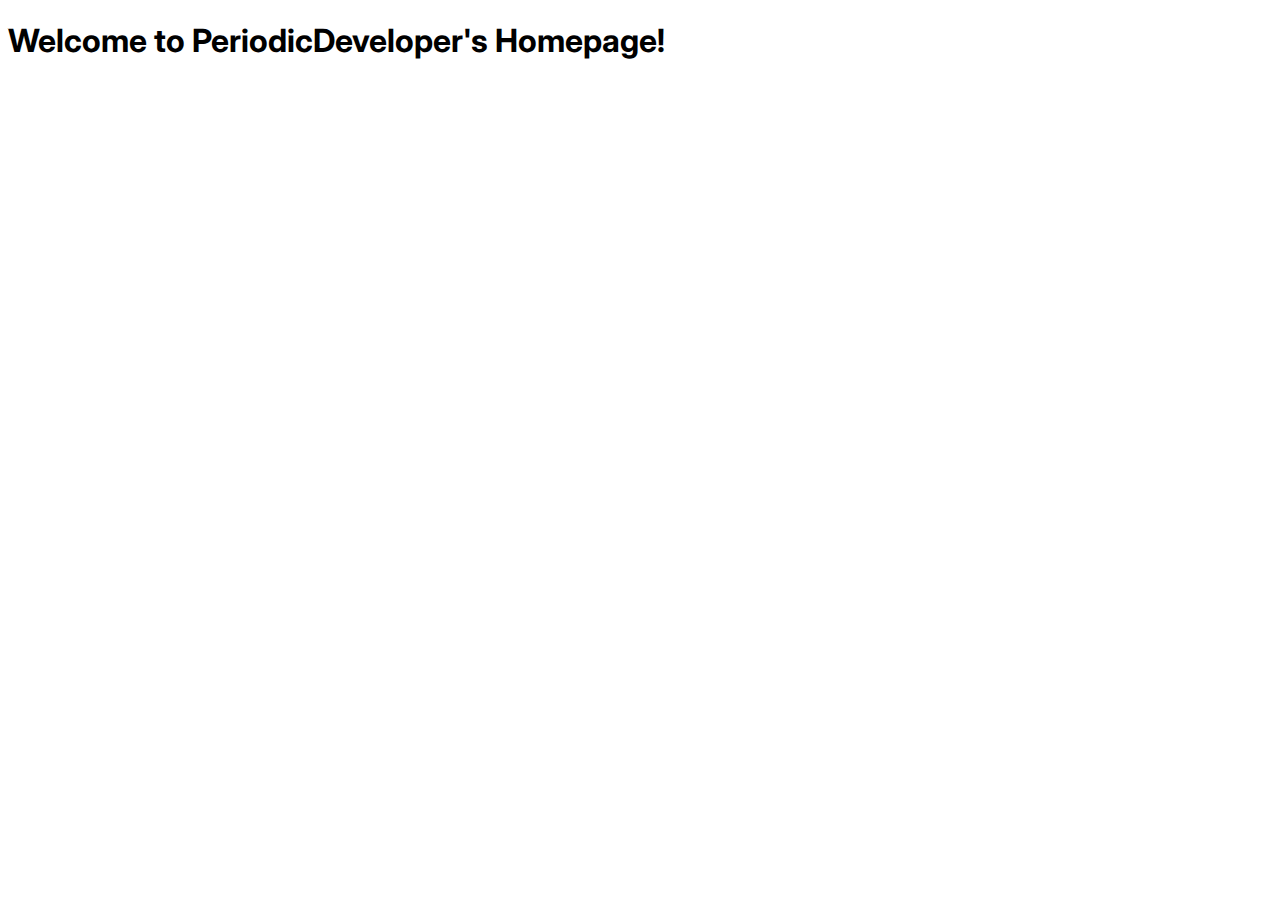
==== index.html @ a8b90e3f "Initial Commit" ====
<!DOCTYPE html>
<html>
<head>
	<title>PeriodicDeveloper's Homepage</title>
	<meta charset="UTF-8" />
	<meta name="viewport" content="width=device-width, initial-scale=1.0" />
	<link rel="stylesheet" href="style.css" />
</head>
<body>
	<header>
		<h1>Welcome to PeriodicDeveloper's Homepage!</h1>
	</header>
	<script src="main.js"></script>
</body>
</html>
---- style.css ----
@import url('https://fonts.googleapis.com/css2?family=Inter:ital,opsz,wght@0,14..32,100..900;1,14..32,100..900&display=swap');

header {
	font-family: "Inter", sans-serif;
	font-optical-sizing: auto;
}
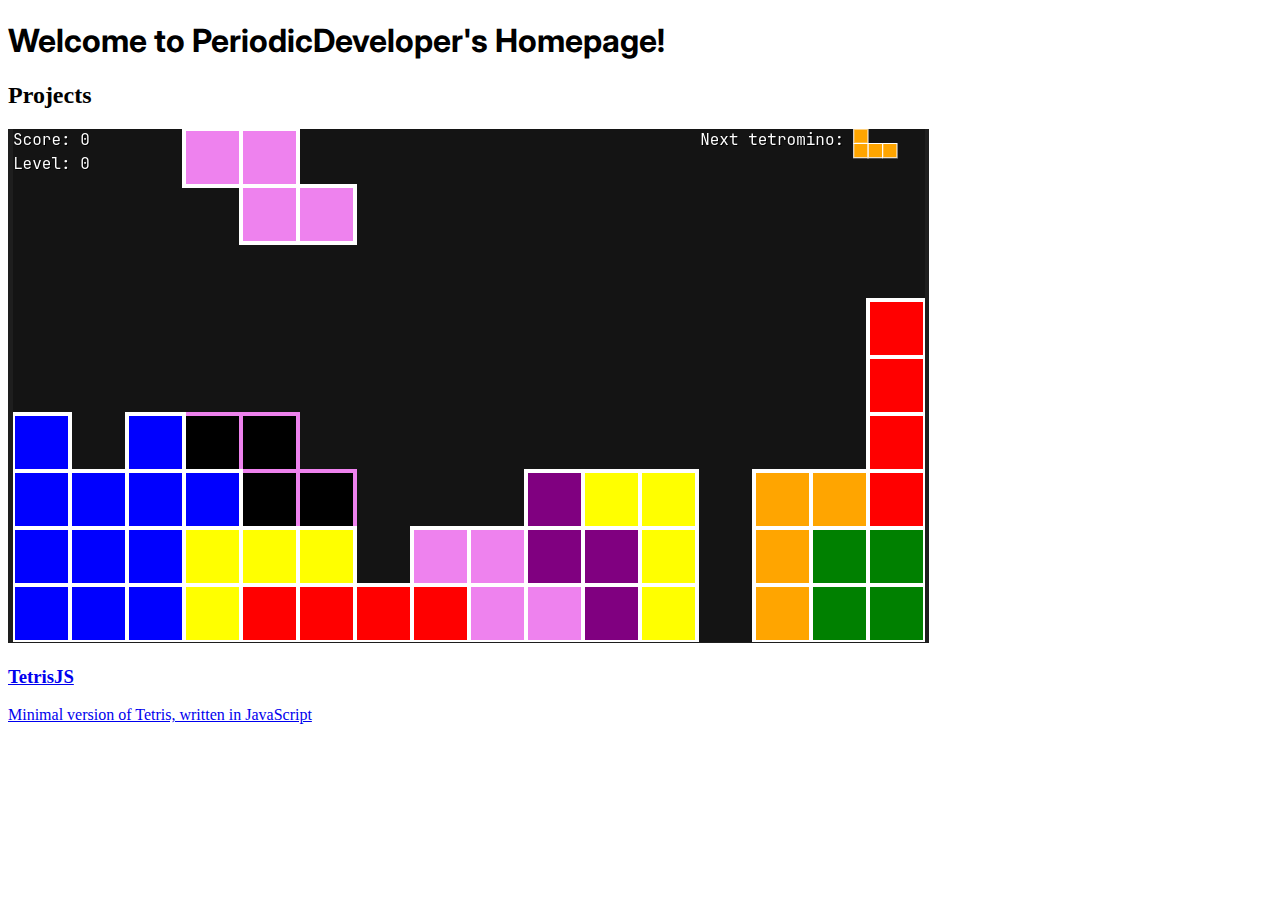
==== commit 1ea7b6b8: "Added project cards" ====
--- a/index.html
+++ b/index.html
@@ -10,6 +10,11 @@
 	<header>
 		<h1>Welcome to PeriodicDeveloper's Homepage!</h1>
 	</header>
+	<main>
+		<h2>Projects</h2>
+		<div id="showcase">
+		</div>
+	</main>
 	<script src="main.js"></script>
 </body>
 </html>
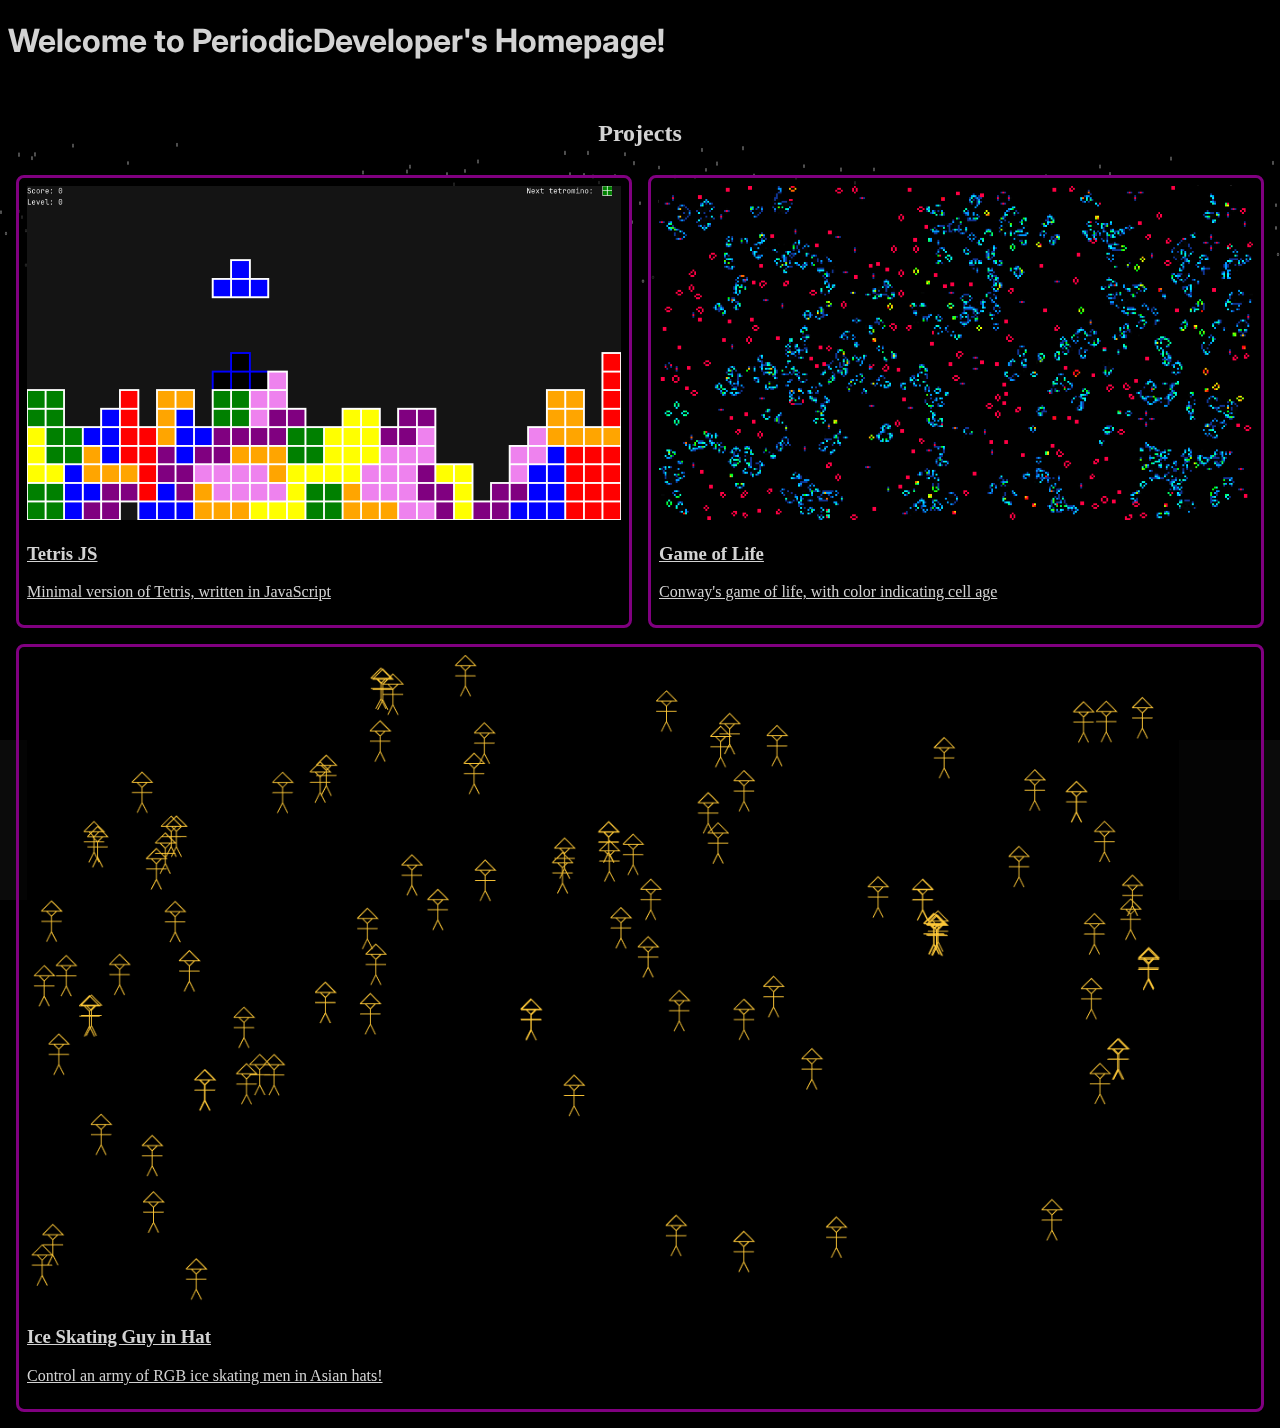
==== commit b88c625d: "Added background animation" ====
--- a/index.html
+++ b/index.html
@@ -10,11 +10,13 @@
 	<header>
 		<h1>Welcome to PeriodicDeveloper's Homepage!</h1>
 	</header>
+	<br/>
 	<main>
-		<h2>Projects</h2>
+		<h2 style="text-align: center">Projects</h2>
 		<div id="showcase">
 		</div>
 	</main>
 	<script src="main.js"></script>
+	<script src="rain.js"></script>
 </body>
 </html>
--- a/style.css
+++ b/style.css
@@ -3,4 +3,41 @@
 header {
 	font-family: "Inter", sans-serif;
 	font-optical-sizing: auto;
+	color: lightgray;
 }
+body {
+	background-color: black;
+}
+#showcase {
+	display: flex;
+	justify-content: space-evenly;
+	flex-flow: row wrap;
+	flex: 33%;
+	margin: 0;
+}
+main {
+	color: lightgray;
+}
+.projectLink {
+	flex: 1;
+	background-color: rgba(0, 0, 0, 0.6);
+	color: inherit;
+	padding: 0.5em;
+	margin: 0.5em;
+	border-radius: 0.5em;
+	border: solid purple;
+	min-width: 400px;
+}
+.thumbnail {
+	object-fit: contain;
+	max-width: 100%;
+}
+#background-animation {
+	position: fixed;
+	bottom: 0;
+	left: 0;
+	overflow: hidden;
+	z-index: -1;
+	opacity: 70%;
+}
+
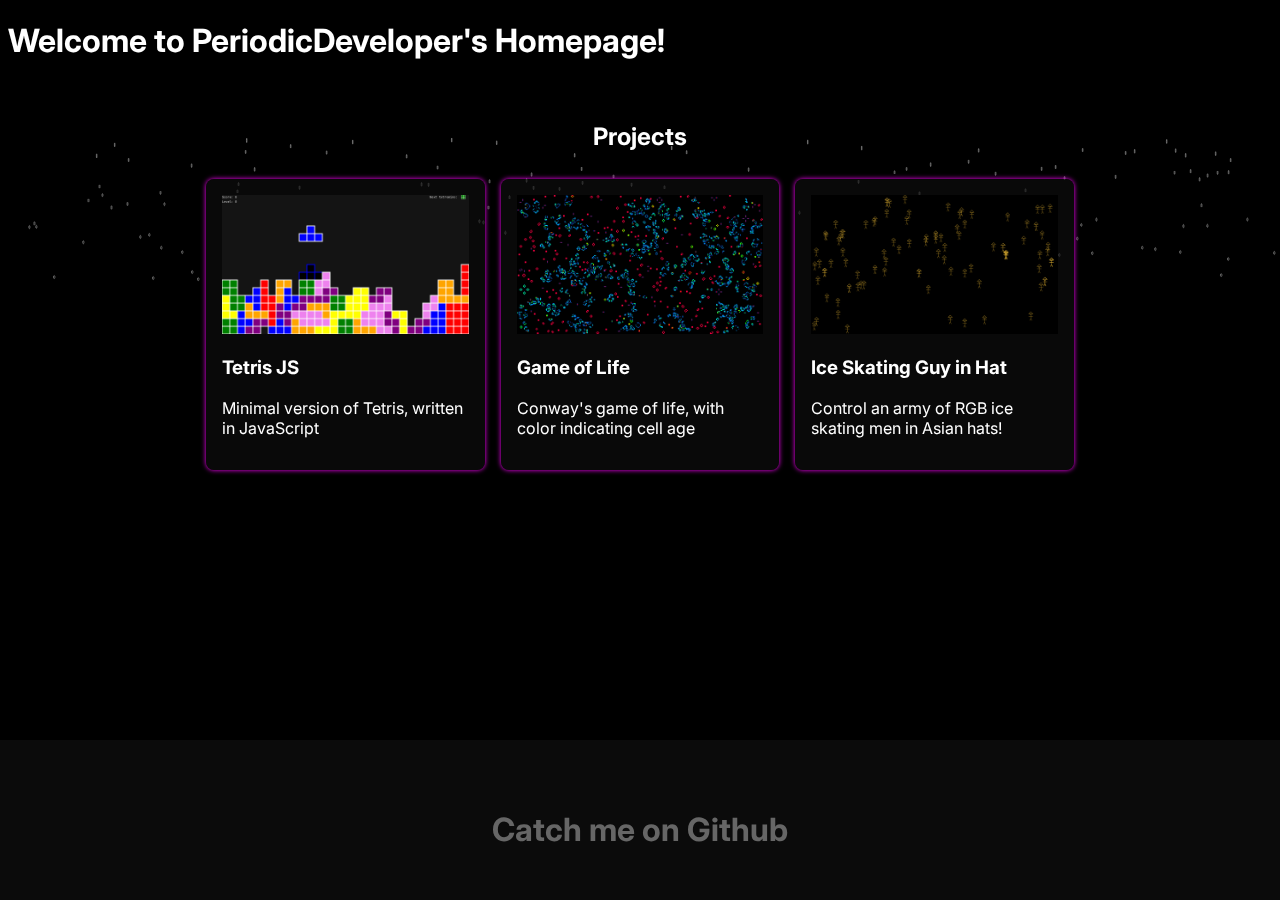
==== commit 78a19a75: "Added footer" ====
--- a/index.html
+++ b/index.html
@@ -18,5 +18,8 @@
 	</main>
 	<script src="main.js"></script>
 	<script src="rain.js"></script>
+	<footer>
+		<a id="footer" href="https://github.com/PeriodicDeveloper"><h1>Catch me on Github</h1></a>
+	</footer>
 </body>
 </html>
--- a/style.css
+++ b/style.css
@@ -1,12 +1,10 @@
 @import url('https://fonts.googleapis.com/css2?family=Inter:ital,opsz,wght@0,14..32,100..900;1,14..32,100..900&display=swap');
 
-header {
+body {
+	background-color: black;
 	font-family: "Inter", sans-serif;
 	font-optical-sizing: auto;
-	color: lightgray;
-}
-body {
-	background-color: black;
+	color: white;
 }
 #showcase {
 	display: flex;
@@ -15,18 +13,31 @@
 	flex: 33%;
 	margin: 0;
 }
-main {
-	color: lightgray;
-}
+
 .projectLink {
 	flex: 1;
-	background-color: rgba(0, 0, 0, 0.6);
+	background-color: rgba(15, 15, 15, 0.6);
 	color: inherit;
-	padding: 0.5em;
+	padding: 1em;
 	margin: 0.5em;
 	border-radius: 0.5em;
-	border: solid purple;
-	min-width: 400px;
+	box-shadow: 0 0 0.3em magenta;
+	min-width: 26%;
+	text-decoration: none;
+}
+@media(orientation: portrait) {
+	#showcase {
+		flex-flow: column wrap;
+	}
+	header {
+		text-align: center;
+	}
+}
+@media(orientation: landscape) {
+	#showcase {
+		width: 70%;
+		margin: 0 auto;
+	}
 }
 .thumbnail {
 	object-fit: contain;
@@ -34,10 +45,22 @@
 }
 #background-animation {
 	position: fixed;
-	bottom: 0;
+	top: 0;
 	left: 0;
 	overflow: hidden;
 	z-index: -1;
 	opacity: 70%;
 }
 
+footer {
+	text-align: center;
+	margin: 0 auto;
+}
+#footer {
+	position: fixed;
+	width: 100%;
+	bottom: 30px;
+	left: 0;
+	color: #666;
+}
+a {text-decoration: none; color: inherit}
